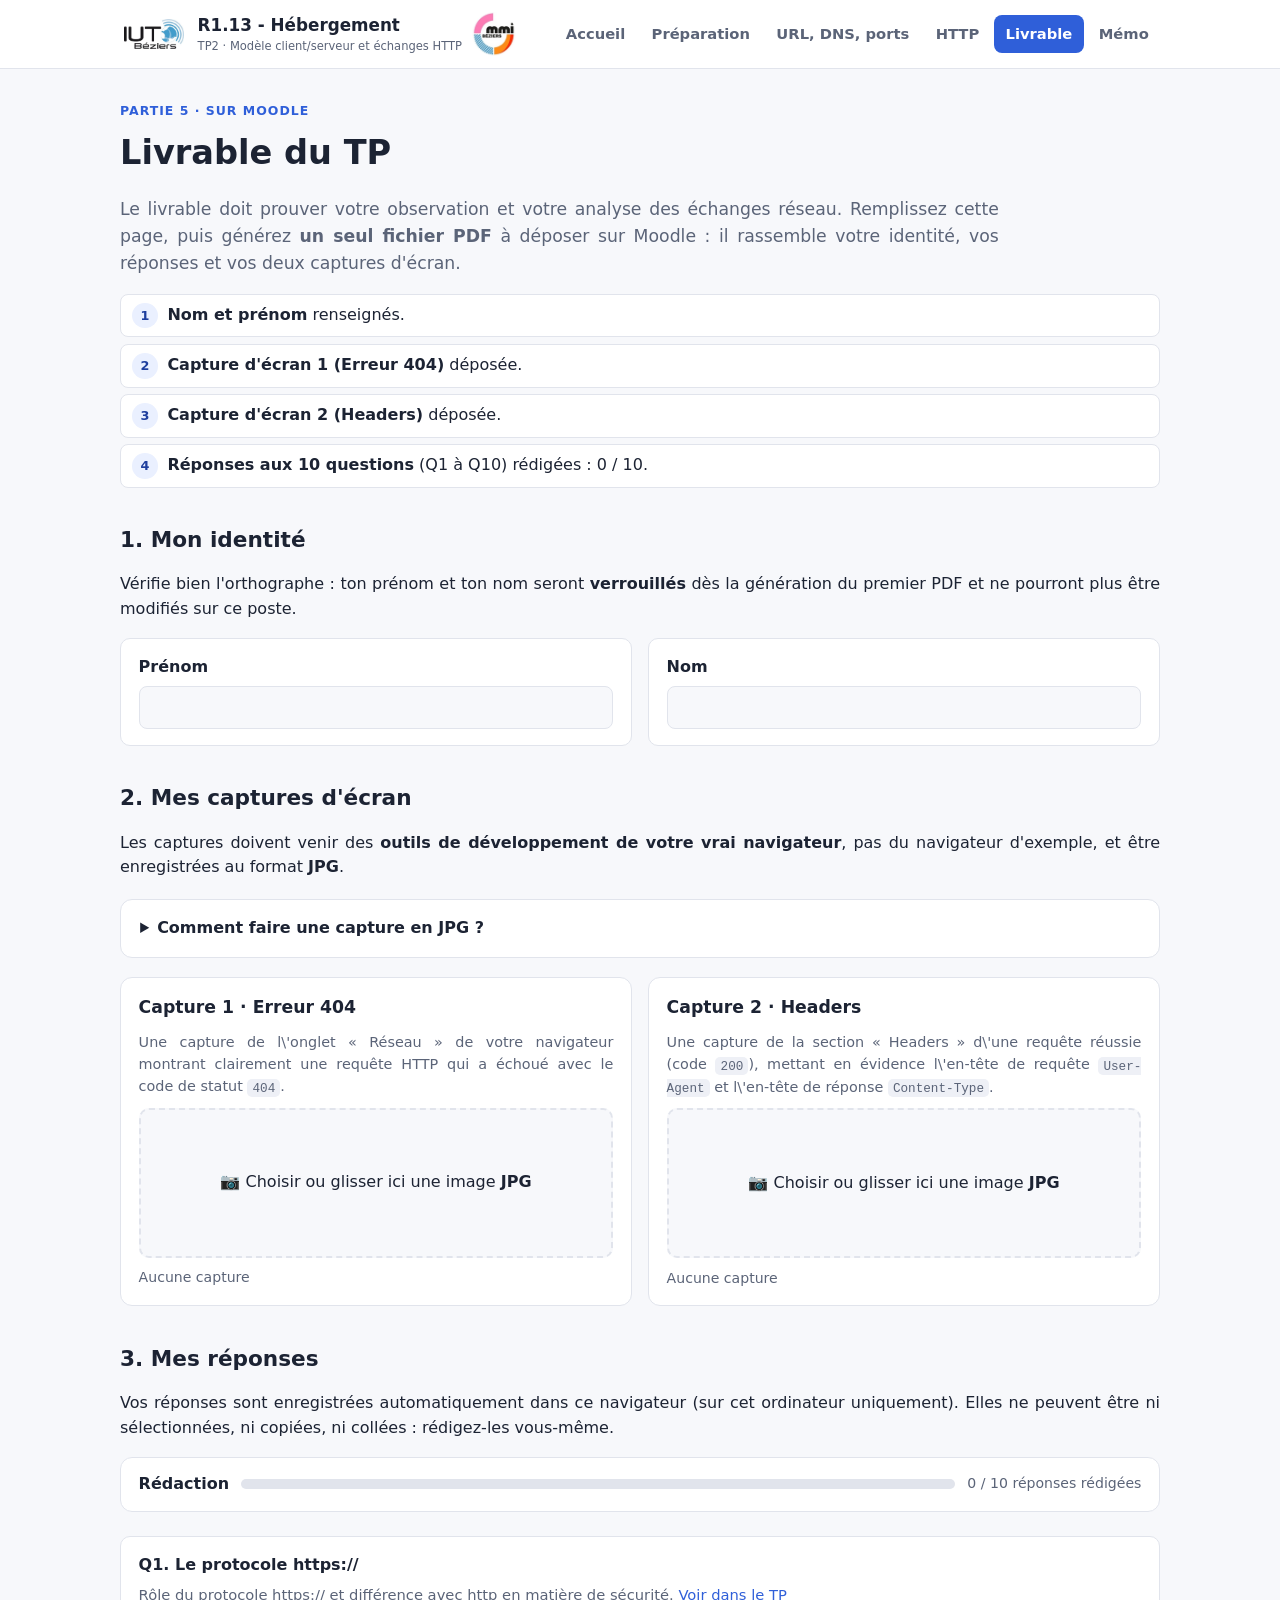
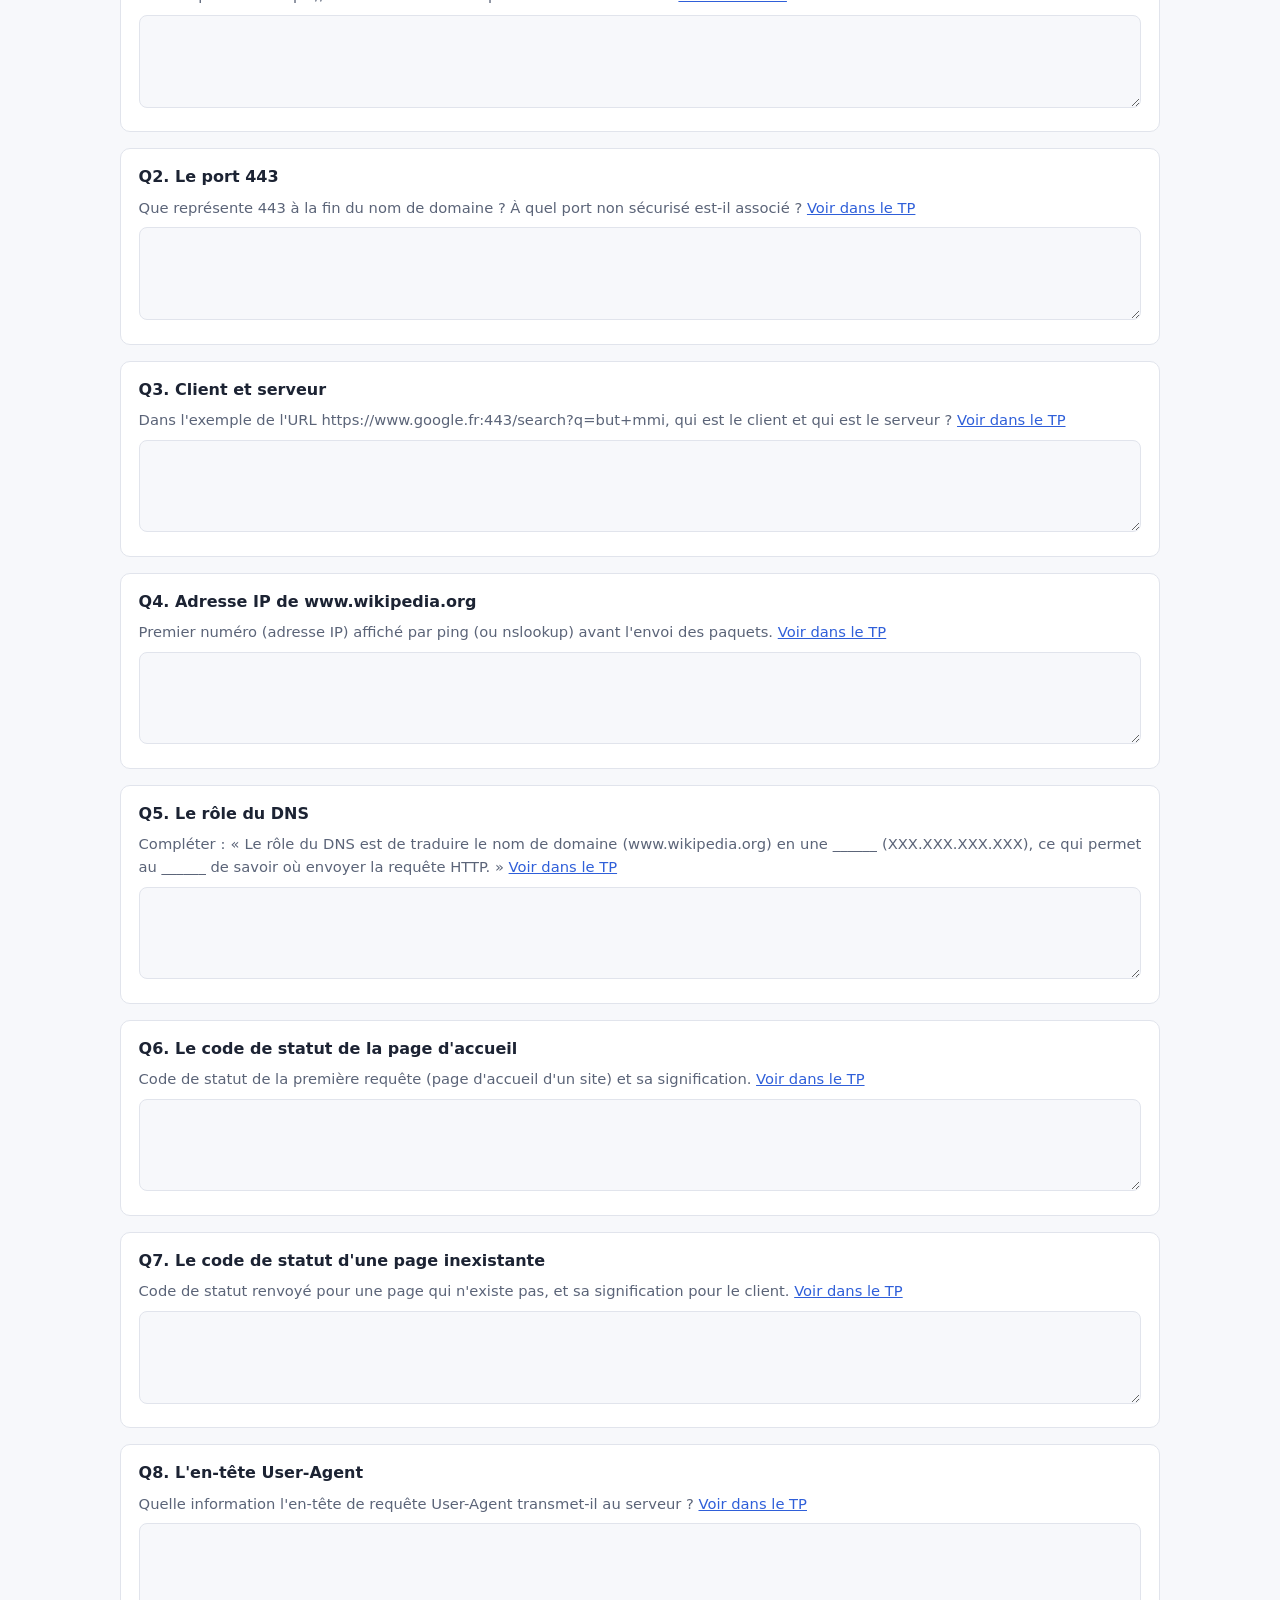
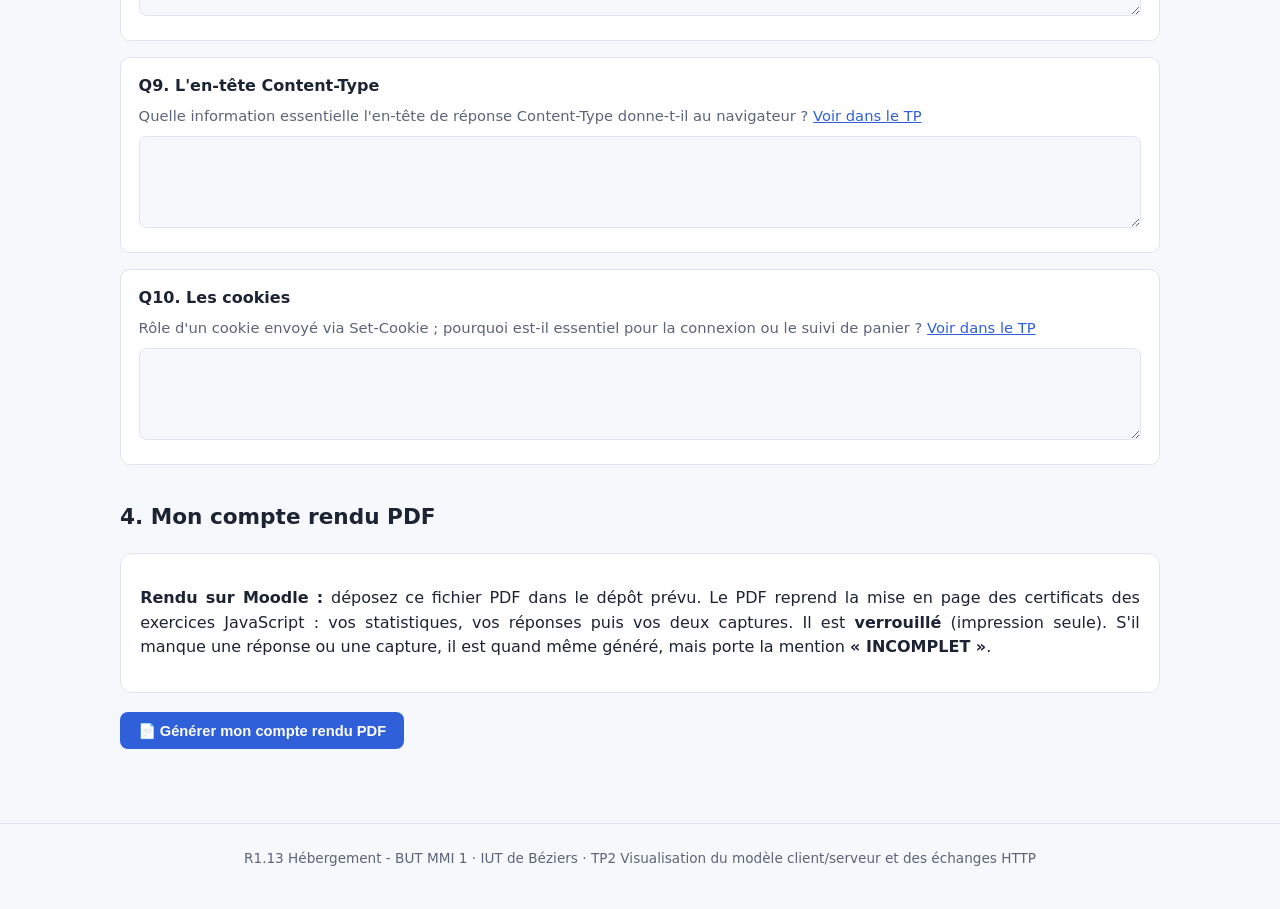
==== livrable.html @ 8c0452fc "TP2 interactif R1.13 : modèle client/serveur et échanges HTTP Reprend le sujet « TP Visualisation du" ====
<!doctype html>
<html lang="fr">
  <head>
    <meta charset="UTF-8" />
    <meta name="viewport" content="width=device-width, initial-scale=1.0" />
    <title>Livrable - R1.13 TP2</title>
    <link
      rel="icon"
      href="data:image/svg+xml,%3Csvg xmlns=%27http://www.w3.org/2000/svg%27 viewBox=%270 0 100 100%27%3E%3Crect x=%276%27 y=%2730%27 width=%2734%27 height=%2740%27 rx=%276%27 fill=%27%232f5fd9%27/%3E%3Crect x=%2760%27 y=%2718%27 width=%2734%27 height=%2764%27 rx=%276%27 fill=%27%231c2333%27/%3E%3Cpath d=%27M42 42 H58 M52 36 L58 42 L52 48 M58 58 H42 M48 52 L42 58 L48 64%27 stroke=%27%23b5560f%27 stroke-width=%275%27 fill=%27none%27 stroke-linecap=%27round%27/%3E%3C/svg%3E"
    />
    <link rel="stylesheet" href="css/style.css" />
  </head>
  <body data-page="livrable">
    <a class="skip-link" href="#contenu">Aller au contenu</a>

    <header class="site-header">
      <nav class="nav-wrap">
        <a class="brand" href="index.html"
          ><img src="img/logo_iut.jpg" alt="" />
          <span
            >R1.13 - Hébergement
            <small>TP2 · Modèle client/serveur et échanges HTTP</small></span
          ><img src="img/logo_mmi.jpg" alt="" />
        </a>
        <div class="site-nav">
          <a href="index.html" data-nav="index">Accueil</a>
          <a href="preparation.html" data-nav="preparation">Préparation</a>
          <a href="partie1.html" data-nav="partie1">URL, DNS, ports</a>
          <a href="partie2.html" data-nav="partie2">HTTP</a>
          <a href="livrable.html" data-nav="livrable">Livrable</a>
          <a href="memo.html" data-nav="memo">Mémo</a>
        </div>
      </nav>
    </header>

    <main id="contenu">
      <p class="eyebrow">Partie 5 · Sur Moodle</p>
      <h1>Livrable du TP</h1>
      <p class="lede">
        Le livrable doit prouver votre observation et votre analyse des
        échanges réseau. Remplissez cette page,
        puis générez <strong>un seul fichier PDF</strong> à déposer sur
        Moodle : il rassemble votre identité, vos réponses et vos deux
        captures d'écran.
      </p>

      <ol class="actions" id="etat-livrable">
        <li data-etat="identite"><span><strong>Nom et prénom</strong> renseignés.</span></li>
        <li data-etat="capture1"><span><strong>Capture d'écran 1 (Erreur 404)</strong> déposée.</span></li>
        <li data-etat="capture2"><span><strong>Capture d'écran 2 (Headers)</strong> déposée.</span></li>
        <li data-etat="reponses"><span><strong>Réponses aux 10 questions</strong> (Q1 à Q10) rédigées : <span id="reponses-compteur"></span>.</span></li>
      </ol>

      <h2>1. Mon identité</h2>
      <p>
        Vérifie bien l'orthographe : ton prénom et ton nom seront
        <strong>verrouillés</strong> dès la génération du premier PDF et ne
        pourront plus être modifiés sur ce poste.
      </p>
      <div class="grid cols-2 identite">
        <div class="reponse">
          <label for="prenom">Prénom</label>
          <input id="prenom" type="text" autocomplete="given-name" />
        </div>
        <div class="reponse">
          <label for="nom">Nom</label>
          <input id="nom" type="text" autocomplete="family-name" />
        </div>
      </div>
      <p class="identite-verrou" id="identite-verrou" hidden></p>

      <h2>2. Mes captures d'écran</h2>
      <p>
        Les captures doivent venir des <strong>outils de développement de
        votre vrai navigateur</strong>, pas du navigateur d'exemple, et être
        enregistrées au format <strong>JPG</strong>.
      </p>
      <details class="callout">
        <summary><strong>Comment faire une capture en JPG ?</strong></summary>
        <ul>
          <li>
            <strong>Windows</strong> : <kbd>Windows</kbd> + <kbd>Maj</kbd> +
            <kbd>S</kbd>, sélectionner la zone du navigateur, cliquer sur la
            notification puis sur l'icône d'enregistrement, et choisir le type
            <em>JPG</em>.
          </li>
          <li>
            <strong>macOS</strong> : <kbd>⌘</kbd> + <kbd>Maj</kbd> +
            <kbd>4</kbd>, puis <kbd>Espace</kbd> et cliquer sur la fenêtre du
            navigateur. Le Mac enregistre en PNG : ouvrir l'image dans Aperçu,
            puis <em>Fichier &gt; Exporter…</em> au format <em>JPEG</em>.
          </li>
        </ul>
        <p>
          Le code de statut et les en-têtes demandés doivent être lisibles :
          agrandissez le panneau des outils de développement si besoin.
        </p>
      </details>
      <div class="grid cols-2">
        <div class="capture" data-capture="capture1">
          <h3>Capture 1 · Erreur 404</h3>
          <p class="rappel">Une capture de l\'onglet « Réseau » de votre navigateur montrant clairement une requête HTTP qui a échoué avec le code de statut <code>404</code>.</p>
          <label class="depot">
            <input type="file" accept=".jpg,.jpeg,image/jpeg" />
            <span class="depot-texte">📷 Choisir ou glisser ici une image <strong>JPG</strong></span>
            <img class="depot-apercu" alt="Aperçu de la capture 1" hidden />
          </label>
          <div class="capture-pied">
            <span class="capture-etat" aria-live="polite">Aucune capture</span>
            <button type="button" class="popup-btn" data-retirer hidden>Retirer</button>
          </div>
        </div>
        <div class="capture" data-capture="capture2">
          <h3>Capture 2 · Headers</h3>
          <p class="rappel">Une capture de la section « Headers » d\'une requête réussie (code <code>200</code>), mettant en évidence l\'en-tête de requête <code>User-Agent</code> et l\'en-tête de réponse <code>Content-Type</code>.</p>
          <label class="depot">
            <input type="file" accept=".jpg,.jpeg,image/jpeg" />
            <span class="depot-texte">📷 Choisir ou glisser ici une image <strong>JPG</strong></span>
            <img class="depot-apercu" alt="Aperçu de la capture 2" hidden />
          </label>
          <div class="capture-pied">
            <span class="capture-etat" aria-live="polite">Aucune capture</span>
            <button type="button" class="popup-btn" data-retirer hidden>Retirer</button>
          </div>
        </div>
      </div>

      <h2>3. Mes réponses</h2>
      <p>
        Vos réponses sont enregistrées automatiquement dans ce navigateur (sur
        cet ordinateur uniquement). Elles ne peuvent être ni sélectionnées, ni
        copiées, ni collées : rédigez-les vous-même.
      </p>
      <div class="scenario-toolbar">
        <strong>Rédaction</strong>
        <div class="progress"><span data-progress></span></div>
        <span class="progress-text" id="reponses-progression"></span>
      </div>
        <div class="reponse" id="bloc-q1" data-partie="0">
          <label for="q1">Q1. Le protocole https://</label>
          <p class="rappel">Rôle du protocole https:// et différence avec http en matière de sécurité. <a href="partie1.html">Voir dans le TP</a></p>
          <textarea id="q1" rows="3"></textarea>
        </div>
        <div class="reponse" id="bloc-q2" data-partie="0">
          <label for="q2">Q2. Le port 443</label>
          <p class="rappel">Que représente 443 à la fin du nom de domaine ? À quel port non sécurisé est-il associé ? <a href="partie1.html">Voir dans le TP</a></p>
          <textarea id="q2" rows="3"></textarea>
        </div>
        <div class="reponse" id="bloc-q3" data-partie="0">
          <label for="q3">Q3. Client et serveur</label>
          <p class="rappel">Dans l'exemple de l'URL https://www.google.fr:443/search?q=but+mmi, qui est le client et qui est le serveur ? <a href="partie1.html">Voir dans le TP</a></p>
          <textarea id="q3" rows="3"></textarea>
        </div>
        <div class="reponse" id="bloc-q4" data-partie="0">
          <label for="q4">Q4. Adresse IP de www.wikipedia.org</label>
          <p class="rappel">Premier numéro (adresse IP) affiché par ping (ou nslookup) avant l'envoi des paquets. <a href="partie1.html">Voir dans le TP</a></p>
          <textarea id="q4" rows="3"></textarea>
        </div>
        <div class="reponse" id="bloc-q5" data-partie="0">
          <label for="q5">Q5. Le rôle du DNS</label>
          <p class="rappel">Compléter : « Le rôle du DNS est de traduire le nom de domaine (www.wikipedia.org) en une ______ (XXX.XXX.XXX.XXX), ce qui permet au ______ de savoir où envoyer la requête HTTP. » <a href="partie1.html">Voir dans le TP</a></p>
          <textarea id="q5" rows="3"></textarea>
        </div>
        <div class="reponse" id="bloc-q6" data-partie="1">
          <label for="q6">Q6. Le code de statut de la page d'accueil</label>
          <p class="rappel">Code de statut de la première requête (page d'accueil d'un site) et sa signification. <a href="partie2.html">Voir dans le TP</a></p>
          <textarea id="q6" rows="3"></textarea>
        </div>
        <div class="reponse" id="bloc-q7" data-partie="1">
          <label for="q7">Q7. Le code de statut d'une page inexistante</label>
          <p class="rappel">Code de statut renvoyé pour une page qui n'existe pas, et sa signification pour le client. <a href="partie2.html">Voir dans le TP</a></p>
          <textarea id="q7" rows="3"></textarea>
        </div>
        <div class="reponse" id="bloc-q8" data-partie="1">
          <label for="q8">Q8. L'en-tête User-Agent</label>
          <p class="rappel">Quelle information l'en-tête de requête User-Agent transmet-il au serveur ? <a href="partie2.html">Voir dans le TP</a></p>
          <textarea id="q8" rows="3"></textarea>
        </div>
        <div class="reponse" id="bloc-q9" data-partie="1">
          <label for="q9">Q9. L'en-tête Content-Type</label>
          <p class="rappel">Quelle information essentielle l'en-tête de réponse Content-Type donne-t-il au navigateur ? <a href="partie2.html">Voir dans le TP</a></p>
          <textarea id="q9" rows="3"></textarea>
        </div>
        <div class="reponse" id="bloc-q10" data-partie="1">
          <label for="q10">Q10. Les cookies</label>
          <p class="rappel">Rôle d'un cookie envoyé via Set-Cookie ; pourquoi est-il essentiel pour la connexion ou le suivi de panier ? <a href="partie2.html">Voir dans le TP</a></p>
          <textarea id="q10" rows="3"></textarea>
        </div>

      <h2>4. Mon compte rendu PDF</h2>
      <div class="callout">
        <p>
          <strong>Rendu sur Moodle :</strong> déposez ce fichier PDF dans le
          dépôt prévu. Le PDF reprend la mise en page des certificats des exercices
          JavaScript : vos statistiques, vos réponses puis vos deux captures.
          Il est <strong>verrouillé</strong> (impression seule). S'il manque
          une réponse ou une capture, il est quand même généré, mais porte la
          mention <strong>« INCOMPLET »</strong>.
        </p>
      </div>
      <div class="barre-actions">
        <button type="button" class="btn" id="generer-pdf">📄 Générer mon compte rendu PDF</button>
      </div>
      <p id="pdf-info" aria-live="polite" class="feedback"></p>
    </main>

    <footer class="site-footer">
      R1.13 Hébergement - BUT MMI 1 · IUT de Béziers · TP2 Visualisation du
      modèle client/serveur et des échanges HTTP
    </footer>

    <script src="js/main.js"></script>
    <script src="js/vendor/jspdf.umd.min.js"></script>
    <script src="js/certificat-logos.js"></script>
    <script src="js/compte-rendu.js"></script>
    <script src="js/livrable.js"></script>
  </body>
</html>
---- css/style.css ----
/* ============================================================
   R1.13 - TP2 Modèle client/serveur et échanges HTTP
   Feuille de style partagée par toutes les pages
   ============================================================ */

:root {
  --bg: #f7f8fb;
  --bg-alt: #ffffff;
  --text: #1c2333;
  --text-muted: #5b6478;
  --border: #e1e4ec;
  --primary: #2f5fd9;
  --primary-dark: #1f3f9e;
  --primary-bg: #eaf0ff;
  --accent-a: #2f7fd9;
  --accent-a-bg: #e7f1ff;
  --accent-b: #b5560f;
  --accent-b-bg: #fdeee0;
  --ok: #1f8a55;
  --ok-bg: #e5f6ec;
  --warn: #b8871a;
  --warn-bg: #fbf1dc;
  --danger: #c23b3b;
  --danger-bg: #fbe8e8;
  --code-bg: #eef0f6;
  --shadow: 0 1px 2px rgba(20, 25, 40, 0.04), 0 6px 20px rgba(20, 25, 40, 0.06);
  --radius: 12px;
  font-size: 16px;
}

@media (prefers-color-scheme: dark) {
  :root {
    --bg: #12141c;
    --bg-alt: #1a1d29;
    --text: #e7e9f2;
    --text-muted: #a2a8bd;
    --border: #2a2e3d;
    --primary: #6f93ef;
    --primary-dark: #a9c0f7;
    --primary-bg: #1c2740;
    --accent-a: #6fa8ef;
    --accent-a-bg: #17263d;
    --accent-b: #e0955a;
    --accent-b-bg: #3a2716;
    --ok: #55c98a;
    --ok-bg: #113524;
    --warn: #e3b955;
    --warn-bg: #3a2f10;
    --danger: #e37272;
    --danger-bg: #3a1a1a;
    --code-bg: #20232f;
    --shadow: 0 1px 2px rgba(0, 0, 0, 0.3), 0 6px 20px rgba(0, 0, 0, 0.35);
  }
}

* {
  box-sizing: border-box;
}

html,
body {
  margin: 0;
  padding: 0;
  background: var(--bg);
  color: var(--text);
  font-family:
    "Segoe UI",
    system-ui,
    -apple-system,
    Roboto,
    Helvetica,
    Arial,
    sans-serif;
  line-height: 1.55;
}

a {
  color: var(--primary);
}
a:hover {
  color: var(--primary-dark);
}

img,
svg {
  max-width: 100%;
}

.skip-link {
  position: absolute;
  left: -999px;
  top: 0;
  background: var(--primary);
  color: #fff;
  padding: 0.5em 1em;
  z-index: 100;
}
.skip-link:focus {
  left: 0.5em;
  top: 0.5em;
}

/* ---------- Layout ---------- */

.site-header {
  position: sticky;
  top: 0;
  z-index: 20;
  background: var(--bg-alt);
  border-bottom: 1px solid var(--border);
}

.nav-wrap {
  max-width: 1080px;
  margin: 0 auto;
  padding: 0.75rem 1.25rem;
  display: flex;
  align-items: center;
  gap: 1.5rem;
  flex-wrap: wrap;
}

.brand {
  font-weight: 700;
  font-size: 1.05rem;
  color: var(--text);
  text-decoration: none;
  white-space: nowrap;
}
.brand small {
  display: block;
  font-weight: 400;
  font-size: 0.72rem;
  color: var(--text-muted);
}

.site-nav {
  display: flex;
  flex-wrap: wrap;
  gap: 0.25rem;
  margin-left: auto;
}

.site-nav a {
  text-decoration: none;
  color: var(--text-muted);
  padding: 0.45rem 0.7rem;
  border-radius: 8px;
  font-size: 0.92rem;
  font-weight: 600;
}
.site-nav a:hover {
  background: var(--primary-bg);
  color: var(--primary-dark);
}
.site-nav a.active {
  background: var(--primary);
  color: #fff;
}

main {
  max-width: 1080px;
  margin: 0 auto;
  padding: 2rem 1.25rem 4rem;
}

.site-footer {
  border-top: 1px solid var(--border);
  color: var(--text-muted);
  font-size: 0.85rem;
  text-align: center;
  padding: 1.5rem 1rem 2.5rem;
}

/* ---------- Typography blocks ---------- */

.eyebrow {
  text-transform: uppercase;
  letter-spacing: 0.08em;
  font-size: 0.78rem;
  font-weight: 700;
  color: var(--primary);
  margin: 0 0 0.4rem;
}

h1 {
  font-size: clamp(1.6rem, 3vw, 2.1rem);
  margin: 0 0 0.5rem;
}
h2 {
  font-size: 1.35rem;
  margin: 2.2rem 0 0.8rem;
}
h3 {
  font-size: 1.08rem;
  margin: 1.4rem 0 0.5rem;
}

.lede {
  font-size: 1.08rem;
  color: var(--text-muted);
  max-width: 80ch;
}

/* Texte courant justifie. Les paragraphes n'ayant pas tous la meme longueur
   de ligne, le bord droit en dents de scie donnait l'impression d'un texte
   coupe au hasard. La cesure automatique (<html lang="fr">) evite les
   espaces beantes que la justification produit sinon en francais. */
main p,
main .scenario-body li {
  text-align: justify;
  hyphens: auto;
}

/* Sous cette largeur, les lignes sont trop courtes : justifier y creuserait
   des rivieres blanches au milieu du texte. */
@media (max-width: 700px) {
  main p,
  main .scenario-body li {
    text-align: left;
    hyphens: manual;
  }
}

.pill {
  display: inline-block;
  padding: 0.2rem 0.65rem;
  border-radius: 999px;
  font-size: 0.78rem;
  font-weight: 700;
  background: var(--primary-bg);
  color: var(--primary-dark);
}

code,
pre,
kbd {
  font-family: ui-monospace, SFMono-Regular, Menlo, Consolas, monospace;
  font-size: 0.88em;
}
code {
  background: var(--code-bg);
  padding: 0.12em 0.4em;
  border-radius: 5px;
}
pre {
  background: var(--code-bg);
  padding: 0.9rem 1rem;
  border-radius: var(--radius);
  overflow-x: auto;
}
pre code {
  background: none;
  padding: 0;
}
kbd {
  background: var(--bg-alt);
  border: 1px solid var(--border);
  border-bottom-width: 2px;
  border-radius: 5px;
  padding: 0.05em 0.45em;
}

/* ---------- Cards / grid ---------- */

.card {
  background: var(--bg-alt);
  border: 1px solid var(--border);
  border-radius: var(--radius);
  box-shadow: var(--shadow);
  padding: 1.25rem 1.4rem;
}

.grid {
  display: grid;
  gap: 1rem;
}
.grid.cols-2 {
  grid-template-columns: repeat(auto-fit, minmax(260px, 1fr));
}
.grid.cols-3 {
  grid-template-columns: repeat(auto-fit, minmax(200px, 1fr));
}

.timeline {
  list-style: none;
  margin: 0;
  padding: 0;
  display: grid;
  gap: 0.6rem;
}
.timeline li {
  padding: 0.65rem 0.9rem;
  background: var(--bg-alt);
  border: 1px solid var(--border);
  border-radius: 10px;
}

/* ---------- Scenario cards ---------- */

.scenario-toolbar {
  display: flex;
  flex-wrap: wrap;
  gap: 0.75rem;
  align-items: center;
  margin-bottom: 1.5rem;
  padding: 0.9rem 1.1rem;
  background: var(--bg-alt);
  border: 1px solid var(--border);
  border-radius: var(--radius);
  position: sticky;
  top: 3.6rem;
  z-index: 10;
}

.progress-text {
  color: var(--text-muted);
  font-size: 0.88rem;
  margin-left: auto;
}

.scenario {
  margin-bottom: 1.4rem;
  border-radius: var(--radius);
  overflow: hidden;
}

.scenario-head {
  display: flex;
  align-items: center;
  gap: 0.9rem;
  padding: 1.1rem 1.3rem;
  cursor: pointer;
  background: var(--bg-alt);
  border: 1px solid var(--border);
  border-radius: var(--radius);
}
.scenario-head:hover {
  border-color: var(--primary);
}
.scenario.open .scenario-head {
  border-bottom-left-radius: 0;
  border-bottom-right-radius: 0;
}

.scenario-check {
  width: 1.15rem;
  height: 1.15rem;
  accent-color: var(--ok);
  flex: none;
}

.scenario-num {
  flex: none;
  width: 2.1rem;
  height: 2.1rem;
  border-radius: 50%;
  background: var(--primary-bg);
  color: var(--primary-dark);
  display: flex;
  align-items: center;
  justify-content: center;
  font-weight: 700;
}
.scenario.done .scenario-num {
  background: var(--ok-bg);
  color: var(--ok);
}

.scenario-head h3 {
  margin: 0;
  font-size: 1.05rem;
  flex: 1;
}
.scenario-meta {
  font-size: 0.82rem;
  color: var(--text-muted);
  white-space: nowrap;
}
.scenario-caret {
  transition: transform 0.15s ease;
  color: var(--text-muted);
}
.scenario.open .scenario-caret {
  transform: rotate(90deg);
}

.scenario-body {
  display: none;
  border: 1px solid var(--border);
  border-top: none;
  border-bottom-left-radius: var(--radius);
  border-bottom-right-radius: var(--radius);
  padding: 1.3rem;
  background: var(--bg);
}
.scenario.open .scenario-body {
  display: block;
}

.info-block {
  margin-top: 1rem;
}
.info-block h4 {
  margin: 0 0 0.4rem;
  font-size: 0.88rem;
  text-transform: uppercase;
  letter-spacing: 0.04em;
  color: var(--text-muted);
}
.info-block ul {
  margin: 0;
  padding-left: 1.2rem;
}
.info-block li {
  margin-bottom: 0.35rem;
}

.pieges-block {
  background: var(--warn-bg);
  border: 1px solid color-mix(in srgb, var(--warn) 35%, var(--border));
  border-radius: 10px;
  padding: 0.9rem 1.1rem;
}
.pieges-block h4 {
  color: var(--warn);
}
.interdit-block {
  background: var(--danger-bg);
  border: 1px solid color-mix(in srgb, var(--danger) 35%, var(--border));
  border-radius: 10px;
  padding: 0.9rem 1.1rem;
  margin-bottom: 1.1rem;
}
.interdit-block h4 {
  color: var(--danger);
}
.verif-block {
  background: var(--ok-bg);
  border: 1px solid color-mix(in srgb, var(--ok) 35%, var(--border));
  border-radius: 10px;
  padding: 0.9rem 1.1rem;
}
.verif-block h4 {
  color: var(--ok);
}

.commandes-block code {
  display: inline-block;
  margin: 0.15rem 0.3rem 0.15rem 0;
}

/* ---------- Captures d'écran des étapes ---------- */

.etape-figure {
  margin: 0.5rem 0 0.9rem;
}
.etape-figure img {
  display: block;
  max-width: 100%;
  height: auto;
  border: 1px solid var(--border);
  border-radius: 8px;
  background: var(--bg-alt);
}

/* ---------- Bouton d'aide + fenêtre modale ---------- */

.popup-btn {
  border: 1px solid var(--primary);
  background: var(--primary-bg);
  color: var(--primary-dark);
  border-radius: 999px;
  padding: 0.1rem 0.7rem;
  font: inherit;
  font-size: 0.82rem;
  font-weight: 600;
  cursor: pointer;
  white-space: nowrap;
}
.popup-btn:hover {
  background: var(--primary);
  color: #fff;
}

/* Lien externe posé dans une étape (formulaire d'inscription, dépôt...).
   Même gabarit que le bouton de pop-up, mais plein, pour qu'on comprenne
   qu'il fait quitter la page. */
.etape-lien {
  display: inline-block;
  border: 1px solid var(--primary);
  background: var(--primary);
  color: #fff;
  border-radius: 999px;
  padding: 0.1rem 0.7rem;
  font-size: 0.82rem;
  font-weight: 600;
  text-decoration: none;
}
.etape-lien:hover {
  background: var(--primary-dark);
  border-color: var(--primary-dark);
  color: #fff;
}
.etape-lien::after {
  content: ' \2197';
  font-weight: 400;
}

.modal-overlay {
  position: fixed;
  inset: 0;
  z-index: 50;
  display: flex;
  align-items: center;
  justify-content: center;
  padding: 1.5rem;
  background: rgba(12, 15, 25, 0.55);
}
.modal-overlay[hidden] {
  display: none;
}
.modal {
  position: relative;
  width: min(680px, 100%);
  max-height: 85vh;
  overflow-y: auto;
  padding: 1.6rem 1.8rem;
  background: var(--bg-alt);
  border: 1px solid var(--border);
  border-radius: var(--radius);
  box-shadow: var(--shadow);
}
.modal h3 {
  margin: 0 0 0.8rem;
  padding-right: 2rem;
}
.modal h4 {
  margin: 1.2rem 0 0.4rem;
}
.modal ul {
  padding-left: 1.2rem;
}
.modal li {
  margin-bottom: 0.4rem;
}
.modal-close {
  position: absolute;
  top: 0.7rem;
  right: 0.9rem;
  border: 0;
  background: none;
  color: var(--text-muted);
  font-size: 1.6rem;
  line-height: 1;
  cursor: pointer;
}
.modal-close:hover {
  color: var(--text);
}

.popup-table {
  width: 100%;
  margin: 0.8rem 0;
  border-collapse: collapse;
  font-size: 0.9rem;
}
.popup-table th,
.popup-table td {
  border: 1px solid var(--border);
  padding: 0.5rem 0.7rem;
  text-align: left;
  vertical-align: top;
  font-size: inherit;
  text-transform: none;
  letter-spacing: normal;
}
.popup-table thead th {
  background: var(--primary-bg);
  color: var(--primary-dark);
}
.popup-table tbody th {
  background: var(--bg);
  color: var(--text);
  font-weight: 600;
}

/* ---------- Tables (memo) ---------- */

table {
  width: 100%;
  border-collapse: collapse;
  margin: 1rem 0;
}
th,
td {
  text-align: left;
  padding: 0.55rem 0.7rem;
  border-bottom: 1px solid var(--border);
  vertical-align: top;
}
th {
  color: var(--text-muted);
  font-size: 0.82rem;
  text-transform: uppercase;
  letter-spacing: 0.03em;
}

/* ---------- Misc ---------- */

.callout {
  border-radius: var(--radius);
  padding: 1rem 1.2rem;
  border: 1px solid var(--border);
  background: var(--bg-alt);
  margin: 1.2rem 0;
}
.callout.warn {
  background: var(--warn-bg);
  border-color: color-mix(in srgb, var(--warn) 35%, var(--border));
}
.callout.ok {
  background: var(--ok-bg);
  border-color: color-mix(in srgb, var(--ok) 35%, var(--border));
}
.callout.danger {
  background: var(--danger-bg);
  border-color: color-mix(in srgb, var(--danger) 35%, var(--border));
}
.callout h3,
.callout h4 {
  margin-top: 0;
}

.btn {
  display: inline-block;
  background: var(--primary);
  color: #fff;
  text-decoration: none;
  padding: 0.6rem 1.1rem;
  border-radius: 8px;
  font-weight: 700;
  font-size: 0.92rem;
  border: none;
  cursor: pointer;
}
.btn:hover {
  background: var(--primary-dark);
  color: #fff;
}
.btn.secondary {
  background: var(--bg-alt);
  color: var(--text);
  border: 1px solid var(--border);
}

/* L'image porte deja son propre fond : un cadre autour ferait doublon. */
.diagram {
  margin: 1.5rem 0;
}

/* 'display: grid' l'emporterait sinon sur le 'display: none' que le
   navigateur associe a l'attribut hidden. */
.grid[hidden] {
  display: none;
}
.diagram img {
  display: block;
  width: 100%;
  max-width: 720px;
  height: auto;
  margin: 0 auto;
  border: 1px solid var(--border);
  border-radius: var(--radius);
}

footer a {
  color: inherit;
}

/* ============================================================
   Ajouts propres au TP web-mmi2
   ============================================================ */

.brand {
  display: flex;
  align-items: center;
  gap: 0.6rem;
}
.brand img {
  height: 34px;
  width: auto;
  border-radius: 6px;
  background: #fff;
  padding: 2px 4px;
}
/* Le logo MMI est carre : a hauteur egale il paraitrait plus petit que
   celui de l'IUT, tout en largeur. */
.brand img[src$='logo_mmi.jpg'] {
  height: 44px;
  padding: 0;
  border-radius: 50%;
}
@media (max-width: 480px) {
  .brand {
    white-space: normal;
    gap: 0.45rem;
  }
  .brand img {
    height: 28px;
  }
  .brand img[src$='logo_mmi.jpg'] {
    height: 36px;
  }
}

/* ---------- Barre de progression globale ---------- */

.progress {
  height: 10px;
  border-radius: 999px;
  background: var(--border);
  overflow: hidden;
  flex: 1;
  min-width: 120px;
}
.progress > span {
  display: block;
  height: 100%;
  width: 0;
  background: linear-gradient(90deg, var(--primary), var(--ok));
  transition: width 0.4s ease;
}

/* ---------- Questions a reponse verifiee ---------- */

.question {
  margin: 1.1rem 0;
  padding: 1rem 1.1rem;
  background: var(--bg-alt);
  border: 1px solid var(--border);
  border-left: 4px solid var(--primary);
  border-radius: 10px;
}
.question > .q-titre {
  margin: 0 0 0.5rem;
  font-weight: 700;
  color: var(--primary-dark);
}
.question form {
  display: flex;
  flex-wrap: wrap;
  gap: 0.5rem;
  align-items: center;
}
.question input[type='text'] {
  font: inherit;
  padding: 0.4rem 0.7rem;
  border: 1px solid var(--border);
  border-radius: 8px;
  background: var(--bg);
  color: var(--text);
  flex: 1;
  min-width: 14rem;
}
.feedback {
  margin: 0.6rem 0 0;
  font-size: 0.92rem;
  font-weight: 600;
}
.feedback.ok {
  color: var(--ok);
}
.feedback.ko {
  color: var(--danger);
}
.question.reussie {
  border-left-color: var(--ok);
}

details.indice {
  margin-top: 0.6rem;
  font-size: 0.92rem;
}
details.indice summary {
  cursor: pointer;
  color: var(--warn);
  font-weight: 600;
}

/* ---------- Cartes a retourner ---------- */

.flip-grid {
  display: grid;
  grid-template-columns: repeat(auto-fit, minmax(190px, 1fr));
  gap: 0.8rem;
  margin: 1rem 0;
}
.flip {
  display: block;
  width: 100%;
  perspective: 900px;
  border: 0;
  padding: 0;
  background: none;
  font: inherit;
  color: inherit;
  cursor: pointer;
  text-align: left;
}
/* Les deux faces sont empilees dans la meme cellule de grille : la carte
   prend la hauteur de la face la plus longue, sans hauteur fixe qui
   couperait un texte long. Les <span> (seuls autorises dans un <button>)
   doivent etre passes en bloc, sinon ils n'ont ni largeur ni hauteur. */
.flip-inner {
  display: grid;
  height: 100%;
  min-height: 150px;
  transition: transform 0.5s ease;
  transform-style: preserve-3d;
}
.flip.retournee .flip-inner {
  transform: rotateY(180deg);
}
.flip-face {
  grid-area: 1 / 1;
  padding: 1rem;
  border-radius: 10px;
  border: 1px solid var(--border);
  background: var(--bg-alt);
  box-shadow: var(--shadow);
  backface-visibility: hidden;
  -webkit-backface-visibility: hidden;
  display: flex;
  flex-direction: column;
  justify-content: center;
  gap: 0.3rem;
  line-height: 1.45;
}
.flip:hover .flip-face,
.flip:focus-visible .flip-face {
  border-color: var(--primary);
}
.flip-face:not(.flip-back)::after {
  content: 'Cliquer pour retourner \21BB';
  margin-top: 0.4rem;
  font-size: 0.75rem;
  color: var(--primary);
}
.flip-face:not(.flip-back) strong {
  font-size: 1.05rem;
}
.flip-face small {
  color: var(--text-muted);
}
.flip-back {
  transform: rotateY(180deg);
  background: var(--primary-bg);
  font-size: 0.9rem;
  /* Texte courant avec du <code> et du gras : en flex, chaque morceau
     deviendrait un bloc a part et passerait a la ligne. */
  display: block;
  align-content: center;
}

/* ---------- Etapes (accordeons) ---------- */

.etape-body > *:first-child {
  margin-top: 0;
}

.mission-list {
  list-style: none;
  padding: 0;
  margin: 0.5rem 0 0;
  display: grid;
  gap: 0.35rem;
}
.mission-list li {
  display: flex;
  gap: 0.5rem;
  align-items: baseline;
}
.mission-list li::before {
  content: '\25CB';
  color: var(--text-muted);
}
.mission-list li.faite {
  color: var(--ok);
}
.mission-list li.faite::before {
  content: '\2714';
  color: var(--ok);
}

/* ---------- QCM ---------- */

.qcm fieldset {
  border: 1px solid var(--border);
  border-radius: 10px;
  background: var(--bg-alt);
  margin: 0 0 0.9rem;
  padding: 0.9rem 1.1rem;
}
.qcm legend {
  font-weight: 700;
  padding: 0 0.4rem;
}
.qcm label {
  display: block;
  padding: 0.3rem 0.4rem;
  border-radius: 6px;
  cursor: pointer;
}
.qcm label:hover {
  background: var(--bg);
}
.qcm label.bonne {
  background: var(--ok-bg);
  color: var(--ok);
  font-weight: 600;
}
.qcm label.mauvaise {
  background: var(--danger-bg);
  color: var(--danger);
}
.qcm .explication {
  margin: 0.5rem 0 0;
  font-size: 0.9rem;
  color: var(--text-muted);
}
.score {
  font-size: 1.15rem;
  font-weight: 700;
}

/* ---------- Checklist d'objectifs ---------- */

.objectifs-check {
  list-style: none;
  padding: 0;
  display: grid;
  gap: 0.5rem;
}
.objectifs-check label {
  display: flex;
  gap: 0.7rem;
  align-items: flex-start;
  padding: 0.7rem 0.9rem;
  background: var(--bg-alt);
  border: 1px solid var(--border);
  border-radius: 10px;
  cursor: pointer;
}
.objectifs-check input {
  width: 1.15rem;
  height: 1.15rem;
  accent-color: var(--ok);
  margin-top: 0.2rem;
  flex: none;
}
.objectifs-check input:checked + span {
  color: var(--ok);
}

.bravo {
  text-align: center;
  font-size: 1.1rem;
}
.bravo[hidden] {
  display: none;
}

details.callout summary {
  cursor: pointer;
}
details.callout[open] summary {
  margin-bottom: 0.5rem;
}
a.desactive {
  opacity: 0.6;
}

/* ============================================================
   Ajouts propres au TP1 Système de fichiers
   ============================================================ */

/* ---------- Terminal simule ---------- */

.terminal {
  --t-bg: #0f1218;
  --t-fg: #d7dde8;
  background: var(--t-bg);
  color: var(--t-fg);
  border-radius: var(--radius);
  box-shadow: var(--shadow);
  overflow: hidden;
  font-family: ui-monospace, SFMono-Regular, Menlo, Consolas, monospace;
  font-size: 0.86rem;
  border: 1px solid #262b36;
}
.terminal-barre {
  display: flex;
  align-items: center;
  gap: 0.45rem;
  padding: 0.45rem 0.7rem;
  background: #1b2029;
  color: #9aa3b5;
  font-size: 0.78rem;
}
.terminal-barre .pastille {
  width: 0.7rem;
  height: 0.7rem;
  border-radius: 50%;
  background: #ff5f57;
}
.terminal-barre .pastille:nth-child(2) {
  background: #febc2e;
}
.terminal-barre .pastille:nth-child(3) {
  background: #28c840;
}
.terminal-barre .titre {
  margin-left: 0.4rem;
  flex: 1;
  overflow: hidden;
  text-overflow: ellipsis;
  white-space: nowrap;
}
.terminal-barre button {
  font: inherit;
  font-size: 0.75rem;
  color: #c9d1e0;
  background: #2a3140;
  border: 1px solid #3a4253;
  border-radius: 6px;
  padding: 0.1rem 0.55rem;
  cursor: pointer;
}
.terminal-barre button:hover {
  background: #3a4253;
}
.terminal-ecran {
  height: 340px;
  overflow-y: auto;
  padding: 0.7rem 0.8rem;
  cursor: text;
  line-height: 1.45;
}
.terminal-ecran .ligne {
  white-space: pre-wrap;
  word-break: break-all;
  min-height: 1.2em;
}
.terminal .t-prompt-user {
  color: #6ee7a8;
}
.terminal .t-prompt-path {
  color: #7cb7ff;
}
.terminal .t-dir {
  color: #7cb7ff;
  font-weight: 700;
}
.terminal .t-err {
  color: #ff8f8f;
}
.terminal .t-aide {
  color: #f5c96b;
}
.terminal .t-ok {
  color: #6ee7a8;
}
.terminal .t-dim {
  color: #8790a3;
}
.terminal-saisie {
  display: flex;
  align-items: baseline;
  gap: 0.5ch;
}
.terminal-saisie input {
  flex: 1;
  min-width: 4ch;
  background: transparent;
  border: 0;
  outline: 0;
  color: var(--t-fg);
  font: inherit;
  caret-color: #6ee7a8;
  padding: 0;
}
.terminal-aide {
  padding: 0.45rem 0.8rem 0.6rem;
  border-top: 1px solid #262b36;
  color: #8790a3;
  font-size: 0.75rem;
}
.terminal-aide kbd {
  background: #2a3140;
  border-color: #3a4253;
  color: #c9d1e0;
}

/* Page Manipulation : consignes a gauche, terminal colle a droite. Sur
   petit ecran, le terminal passe au-dessus des consignes. */
.atelier {
  display: grid;
  grid-template-columns: minmax(0, 1fr) minmax(0, 1fr);
  gap: 1.4rem;
  align-items: start;
}
.atelier-terminal {
  position: sticky;
  top: 4.6rem;
}
@media (max-width: 900px) {
  .atelier {
    grid-template-columns: minmax(0, 1fr);
  }
  .atelier-terminal {
    position: static;
    order: -1;
  }
  .terminal-ecran {
    height: 260px;
  }
}

/* Actions du sujet, cochees automatiquement par le terminal. */
ol.actions {
  padding-left: 0;
  list-style: none;
  counter-reset: action;
  display: grid;
  gap: 0.4rem;
}
ol.actions > li {
  counter-increment: action;
  display: flex;
  gap: 0.6rem;
  align-items: baseline;
  padding: 0.5rem 0.7rem;
  background: var(--bg-alt);
  border: 1px solid var(--border);
  border-radius: 8px;
}
ol.actions > li::before {
  content: counter(action);
  flex: none;
  width: 1.6rem;
  height: 1.6rem;
  border-radius: 50%;
  display: inline-flex;
  align-items: center;
  justify-content: center;
  font-size: 0.8rem;
  font-weight: 700;
  background: var(--primary-bg);
  color: var(--primary-dark);
}
ol.actions > li.faite {
  border-color: color-mix(in srgb, var(--ok) 45%, var(--border));
  background: var(--ok-bg);
}
ol.actions > li.faite::before {
  content: '\2714';
  background: var(--ok);
  color: #fff;
}

/* Question du sujet (Q1 a Q9), a rediger dans la page Livrable. */
.q-sujet {
  margin: 1rem 0;
  padding: 0.9rem 1.1rem;
  border-left: 4px solid var(--accent-b);
  background: var(--accent-b-bg);
  border-radius: 10px;
}
.q-sujet .q-num {
  display: inline-block;
  margin-right: 0.4rem;
  padding: 0.05rem 0.55rem;
  border-radius: 999px;
  background: var(--accent-b);
  color: #fff;
  font-weight: 700;
  font-size: 0.85rem;
}
.q-sujet p {
  margin: 0.3rem 0;
}
.q-sujet .q-lien {
  font-size: 0.85rem;
}

/* ---------- Livrable ---------- */

.reponse {
  margin: 0 0 1rem;
  padding: 1rem 1.1rem;
  background: var(--bg-alt);
  border: 1px solid var(--border);
  border-radius: 10px;
}
.reponse label {
  display: block;
  font-weight: 700;
  margin-bottom: 0.4rem;
}
.reponse .rappel {
  margin: 0 0 0.5rem;
  color: var(--text-muted);
  font-size: 0.92rem;
}
.reponse textarea {
  width: 100%;
  min-height: 4.5rem;
  font: inherit;
  padding: 0.5rem 0.7rem;
  border: 1px solid var(--border);
  border-radius: 8px;
  background: var(--bg);
  color: var(--text);
  resize: vertical;
}
.reponse.remplie {
  border-left: 4px solid var(--ok);
}
.barre-actions {
  display: flex;
  flex-wrap: wrap;
  gap: 0.6rem;
  align-items: center;
}

/* ---------- Memo : filtre et copie ---------- */

.filtre {
  font: inherit;
  width: 100%;
  max-width: 420px;
  padding: 0.55rem 0.8rem;
  border: 1px solid var(--border);
  border-radius: 999px;
  background: var(--bg-alt);
  color: var(--text);
}
.table-scroll {
  overflow-x: auto;
}
.copier {
  font: inherit;
  font-size: 0.75rem;
  border: 1px solid var(--border);
  background: var(--bg);
  color: var(--text-muted);
  border-radius: 6px;
  padding: 0.05rem 0.4rem;
  margin-left: 0.3rem;
  cursor: pointer;
  vertical-align: middle;
}
.copier:hover {
  color: var(--primary);
  border-color: var(--primary);
}
tr[hidden] {
  display: none;
}

details.callout summary {
  cursor: pointer;
}
details.callout[open] summary {
  margin-bottom: 0.5rem;
}

/* ---------- Livrable : identite et captures ---------- */

.identite .reponse {
  margin: 0;
}
.reponse input[type='text'] {
  width: 100%;
  font: inherit;
  padding: 0.5rem 0.7rem;
  border: 1px solid var(--border);
  border-radius: 8px;
  background: var(--bg);
  color: var(--text);
}
.capture {
  background: var(--bg-alt);
  border: 1px solid var(--border);
  border-radius: var(--radius);
  padding: 1rem 1.1rem;
  display: flex;
  flex-direction: column;
  gap: 0.6rem;
}
.capture h3 {
  margin: 0;
}
.capture .rappel {
  margin: 0;
  color: var(--text-muted);
  font-size: 0.9rem;
}
.capture.ok {
  border-color: color-mix(in srgb, var(--ok) 45%, var(--border));
}
.depot {
  position: relative;
  display: flex;
  align-items: center;
  justify-content: center;
  min-height: 150px;
  border: 2px dashed var(--border);
  border-radius: 10px;
  background: var(--bg);
  cursor: pointer;
  text-align: center;
  padding: 0.6rem;
  overflow: hidden;
}
.depot:hover,
.depot.survol,
.depot:focus-within {
  border-color: var(--primary);
  background: var(--primary-bg);
}
.depot input[type='file'] {
  position: absolute;
  inset: 0;
  opacity: 0;
  cursor: pointer;
}
.depot-apercu {
  max-width: 100%;
  max-height: 260px;
  border-radius: 6px;
}
.depot-apercu:not([hidden]) + .depot-texte,
.depot.rempli .depot-texte {
  display: none;
}
.capture-pied {
  display: flex;
  align-items: center;
  gap: 0.6rem;
  font-size: 0.88rem;
}
.capture-etat {
  flex: 1;
  color: var(--text-muted);
}
.capture.ok .capture-etat {
  color: var(--ok);
  font-weight: 600;
}
.capture.erreur .capture-etat {
  color: var(--danger);
  font-weight: 600;
}

.reponse input[readonly] {
  background: var(--code-bg);
  color: var(--text-muted);
  cursor: not-allowed;
}
.identite-verrou {
  margin: 0.8rem 0 0;
  padding: 0.6rem 0.9rem;
  border-radius: 8px;
  background: var(--warn-bg);
  border: 1px solid color-mix(in srgb, var(--warn) 35%, var(--border));
  font-size: 0.92rem;
}

/* Reponses non selectionnables (voir js/livrable.js) : meme si une
   selection apparait un instant, elle reste invisible. */
.reponse textarea::selection {
  background: transparent;
}

/* ---------- Schema client / serveur anime ---------- */

.schema {
  background: var(--bg-alt);
  border: 1px solid var(--border);
  border-radius: var(--radius);
  padding: 1rem;
  margin: 1.2rem 0;
}
.schema svg {
  display: block;
  width: 100%;
  height: auto;
}
.schema-actions {
  display: flex;
  flex-wrap: wrap;
  gap: 0.5rem;
  justify-content: center;
  margin-top: 0.8rem;
}
.schema-legende {
  min-height: 3em;
  margin: 0.8rem 0 0;
  text-align: center;
  color: var(--text-muted);
}
.schema text {
  fill: var(--text);
  font-family: inherit;
}
.schema .boite {
  fill: var(--bg);
  stroke: var(--border);
  stroke-width: 2;
}
.schema .service {
  stroke-width: 2;
  transition: opacity 0.3s;
}
.schema .service.ftp {
  fill: var(--accent-b-bg);
  stroke: var(--accent-b);
}
.schema .service.http {
  fill: var(--accent-a-bg);
  stroke: var(--accent-a);
}
.schema .lien {
  stroke: var(--border);
  stroke-width: 3;
  stroke-dasharray: 6 6;
}
.schema .paquet {
  opacity: 0;
}
.schema .actif {
  filter: drop-shadow(0 0 6px currentColor);
}
.btn.ftp {
  background: var(--accent-b);
}
.btn.http {
  background: var(--accent-a);
}
.btn.ftp:hover,
.btn.http:hover {
  filter: brightness(0.9);
}

/* ---------- Decoupage d'URL ---------- */

.url-dissect {
  font-family: ui-monospace, SFMono-Regular, Menlo, Consolas, monospace;
  font-size: clamp(0.95rem, 2.4vw, 1.3rem);
  background: var(--bg-alt);
  border: 1px solid var(--border);
  border-radius: var(--radius);
  padding: 1.1rem 1rem;
  text-align: center;
  word-break: break-all;
}
.url-dissect span {
  border-radius: 6px;
  padding: 0.1em 0.15em;
  cursor: pointer;
  transition: background-color 0.15s, color 0.15s;
}
.url-dissect span.on,
.url-dissect span:hover {
  color: #fff;
}
.url-dissect .u-proto.on,
.url-dissect .u-proto:hover {
  background: var(--warn);
}
.url-dissect .u-hote.on,
.url-dissect .u-hote:hover {
  background: var(--primary);
}
.url-dissect .u-chemin.on,
.url-dissect .u-chemin:hover {
  background: var(--ok);
}
.url-explication {
  min-height: 4.5em;
  margin-top: 0.8rem;
}

/* ============================================================
   Ajouts propres au TP2 Client / serveur et HTTP
   ============================================================ */

/* ---------- URL decoupee en six parties ---------- */

.url-dissect .u {
  --c: var(--primary);
}
.url-dissect .u[data-part='proto'] { --c: #b8871a; }
.url-dissect .u[data-part='sous'] { --c: #8a5cd6; }
.url-dissect .u[data-part='domaine'] { --c: #2f5fd9; }
.url-dissect .u[data-part='port'] { --c: #c23b3b; }
.url-dissect .u[data-part='chemin'] { --c: #1f8a55; }
.url-dissect .u[data-part='requete'] { --c: #b5560f; }
.url-dissect .u {
  border-bottom: 3px solid var(--c);
}
.url-dissect .u.on,
.url-dissect .u:hover,
.url-dissect .u:focus-visible {
  background: var(--c);
  color: #fff;
  outline: none;
}
.url-legende {
  display: flex;
  flex-wrap: wrap;
  gap: 0.4rem 0.9rem;
  justify-content: center;
  margin-top: 0.6rem;
  font-size: 0.85rem;
  color: var(--text-muted);
}
.url-legende span::before {
  content: '';
  display: inline-block;
  width: 0.8rem;
  height: 0.8rem;
  border-radius: 3px;
  margin-right: 0.3rem;
  vertical-align: -0.1rem;
  background: var(--c);
}

/* ---------- Quiz des ports ---------- */

.ports {
  display: grid;
  grid-template-columns: repeat(auto-fit, minmax(230px, 1fr));
  gap: 0.6rem;
}
.port-item {
  display: flex;
  align-items: center;
  gap: 0.6rem;
  padding: 0.6rem 0.8rem;
  background: var(--bg-alt);
  border: 1px solid var(--border);
  border-radius: 10px;
}
.port-item strong {
  flex: 1;
}
.port-item select {
  font: inherit;
  padding: 0.25rem 0.4rem;
  border-radius: 6px;
  border: 1px solid var(--border);
  background: var(--bg);
  color: var(--text);
}
.port-item.ok {
  border-color: var(--ok);
  background: var(--ok-bg);
}
.port-item.ko {
  border-color: var(--danger);
  background: var(--danger-bg);
}

/* Etapes du schema anime */
.schema .etape-num {
  font-weight: 700;
}
.schema .acteur {
  fill: var(--bg);
  stroke: var(--border);
  stroke-width: 2;
}
.schema .acteur.actif {
  stroke: var(--primary);
  stroke-width: 3;
}
.schema .fleche {
  stroke: var(--text-muted);
  stroke-width: 2;
  stroke-dasharray: 5 5;
  fill: none;
}
.schema-etapes {
  list-style: none;
  padding: 0;
  margin: 0.8rem 0 0;
  display: grid;
  gap: 0.3rem;
  counter-reset: et;
}
.schema-etapes li {
  counter-increment: et;
  padding: 0.35rem 0.6rem;
  border-radius: 8px;
  color: var(--text-muted);
  font-size: 0.92rem;
}
.schema-etapes li::before {
  content: counter(et) '. ';
  font-weight: 700;
}
.schema-etapes li.on {
  background: var(--primary-bg);
  color: var(--text);
}
.schema-etapes li.passe {
  color: var(--text);
}

/* ---------- Faux navigateur + outils de developpement ---------- */

.devsim {
  border: 1px solid var(--border);
  border-radius: var(--radius);
  overflow: hidden;
  box-shadow: var(--shadow);
  background: var(--bg-alt);
  font-size: 0.86rem;
}
.devsim-barre {
  display: flex;
  gap: 0.5rem;
  align-items: center;
  padding: 0.55rem 0.7rem;
  background: var(--code-bg);
  border-bottom: 1px solid var(--border);
}
.devsim-barre form {
  display: flex;
  flex: 1;
  gap: 0.4rem;
  min-width: 0;
}
.devsim-barre input {
  flex: 1;
  min-width: 0;
  font-family: ui-monospace, SFMono-Regular, Menlo, Consolas, monospace;
  font-size: 0.85rem;
  padding: 0.3rem 0.8rem;
  border: 1px solid var(--border);
  border-radius: 999px;
  background: var(--bg-alt);
  color: var(--text);
}
.devsim-barre .btn {
  padding: 0.3rem 0.8rem;
  font-size: 0.82rem;
}
.devsim-favoris {
  display: flex;
  flex-wrap: wrap;
  gap: 0.35rem;
  padding: 0.45rem 0.7rem;
  border-bottom: 1px solid var(--border);
  font-size: 0.78rem;
}
.devsim-favoris button {
  font: inherit;
  border: 1px solid var(--border);
  border-radius: 999px;
  background: var(--bg);
  color: var(--text);
  padding: 0.1rem 0.6rem;
  cursor: pointer;
}
.devsim-favoris button:hover {
  border-color: var(--primary);
}
.devsim-page {
  min-height: 120px;
  padding: 1rem 1.2rem;
  background: #fff;
  color: #222;
  font-family: system-ui, sans-serif;
}
.devsim-page h1 {
  font-size: 1.3rem;
  margin: 0 0 0.4rem;
}
.devsim-page .erreur {
  color: #b42318;
}
.devsim-page button {
  font: inherit;
  padding: 0.35rem 0.8rem;
  border-radius: 6px;
  border: 0;
  background: #b5560f;
  color: #fff;
  cursor: pointer;
}
.devtools {
  border-top: 3px solid var(--border);
  background: var(--bg-alt);
}
.devtools-onglets {
  display: flex;
  gap: 0.2rem;
  padding: 0 0.5rem;
  border-bottom: 1px solid var(--border);
  background: var(--code-bg);
  font-size: 0.8rem;
  overflow-x: auto;
}
.devtools-onglets span {
  padding: 0.4rem 0.7rem;
  color: var(--text-muted);
  white-space: nowrap;
}
.devtools-onglets span.on {
  color: var(--primary);
  border-bottom: 2px solid var(--primary);
  font-weight: 600;
}
.devtools-outils {
  display: flex;
  align-items: center;
  gap: 0.6rem;
  padding: 0.35rem 0.6rem;
  border-bottom: 1px solid var(--border);
  font-size: 0.8rem;
  color: var(--text-muted);
}
.devtools-outils .effacer {
  display: inline-flex;
  align-items: center;
  justify-content: center;
  width: 1.9rem;
  height: 1.9rem;
  border: 1px solid transparent;
  border-radius: 6px;
  background: none;
  cursor: pointer;
}
.devtools-outils .effacer:hover,
.devtools-outils .effacer:focus-visible {
  border-color: var(--primary);
  background: var(--primary-bg);
}
.devtools-outils .effacer img {
  width: 18px;
  height: 18px;
}
.devtools-corps {
  display: grid;
  grid-template-columns: minmax(0, 1fr) minmax(0, 1.2fr);
  min-height: 230px;
}
@media (max-width: 760px) {
  .devtools-corps {
    grid-template-columns: minmax(0, 1fr);
  }
}
.devtools-liste {
  overflow-x: auto;
  border-right: 1px solid var(--border);
}
.devtools-liste table {
  margin: 0;
  font-family: ui-monospace, SFMono-Regular, Menlo, Consolas, monospace;
  font-size: 0.78rem;
}
.devtools-liste th,
.devtools-liste td {
  padding: 0.3rem 0.5rem;
  white-space: nowrap;
  font-size: 0.76rem;
}
.devtools-liste tbody tr {
  cursor: pointer;
}
.devtools-liste tbody tr:hover {
  background: var(--primary-bg);
}
.devtools-liste tbody tr.on {
  background: var(--primary);
  color: #fff;
}
.devtools-liste tr.e4 td.etat,
.devtools-liste tr.e5 td.etat {
  color: var(--danger);
  font-weight: 700;
}
.devtools-liste tr.on td.etat {
  color: #fff;
}
.devtools-vide {
  padding: 1rem;
  color: var(--text-muted);
  font-size: 0.85rem;
}
.devtools-detail {
  padding: 0.6rem 0.8rem;
  font-family: ui-monospace, SFMono-Regular, Menlo, Consolas, monospace;
  font-size: 0.76rem;
  overflow-x: auto;
}
.devtools-detail details {
  margin-bottom: 0.5rem;
}
.devtools-detail summary {
  cursor: pointer;
  font-weight: 700;
  font-family: system-ui, sans-serif;
  font-size: 0.82rem;
  padding: 0.2rem 0;
}
.devtools-detail dl {
  display: grid;
  grid-template-columns: max-content minmax(0, 1fr);
  gap: 0.15rem 0.8rem;
  margin: 0.3rem 0 0 0.6rem;
}
.devtools-detail dt {
  color: var(--accent-a);
  font-weight: 600;
}
.devtools-detail dd {
  margin: 0;
  word-break: break-all;
}
.devtools-detail .hl dt,
.devtools-detail .hl dd {
  background: var(--warn-bg);
}

/* ---------- Decodeur de User-Agent ---------- */

.ua {
  font-family: ui-monospace, SFMono-Regular, Menlo, Consolas, monospace;
  font-size: 0.9rem;
  background: var(--code-bg);
  border-radius: var(--radius);
  padding: 0.9rem 1rem;
  word-break: break-all;
  line-height: 1.9;
}
.ua button {
  font: inherit;
  color: inherit;
  border: 0;
  border-bottom: 2px solid var(--primary);
  background: var(--primary-bg);
  border-radius: 4px;
  padding: 0 0.2em;
  cursor: pointer;
}
.ua button.on {
  background: var(--primary);
  color: #fff;
}
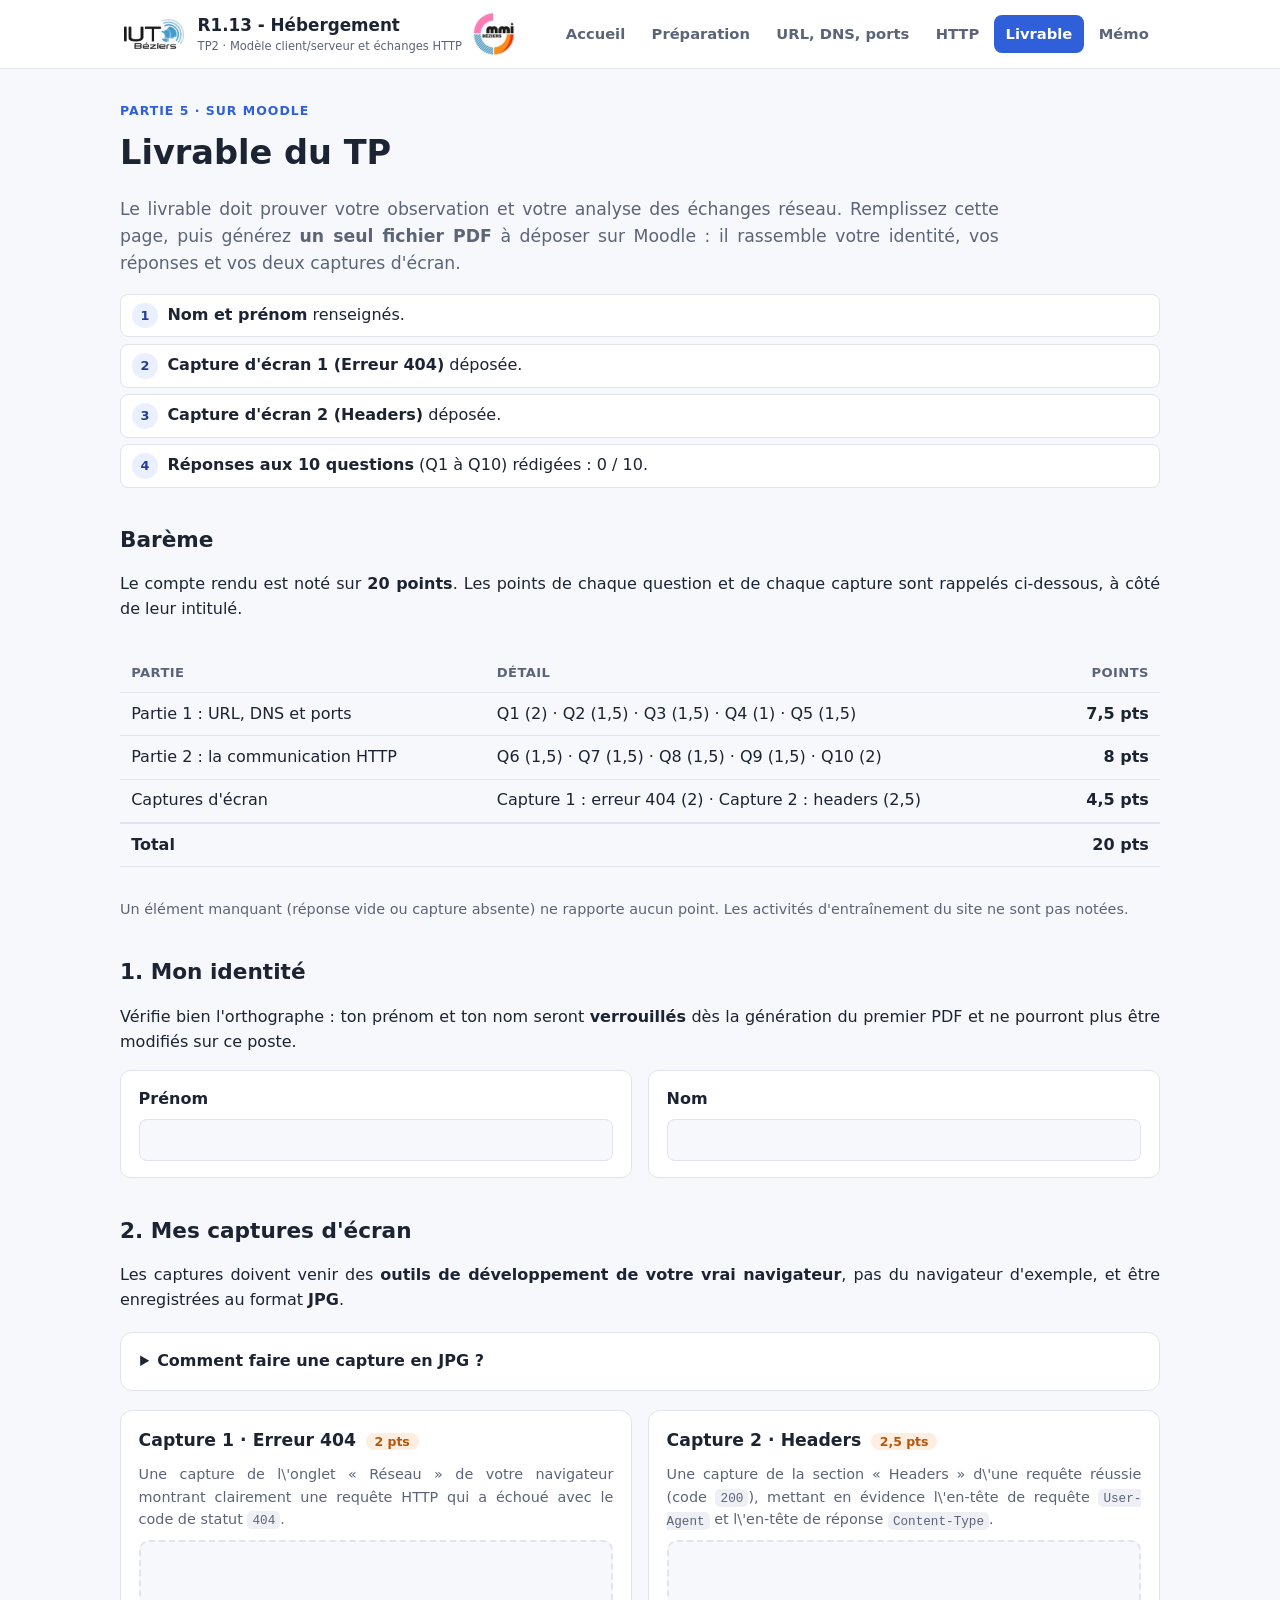
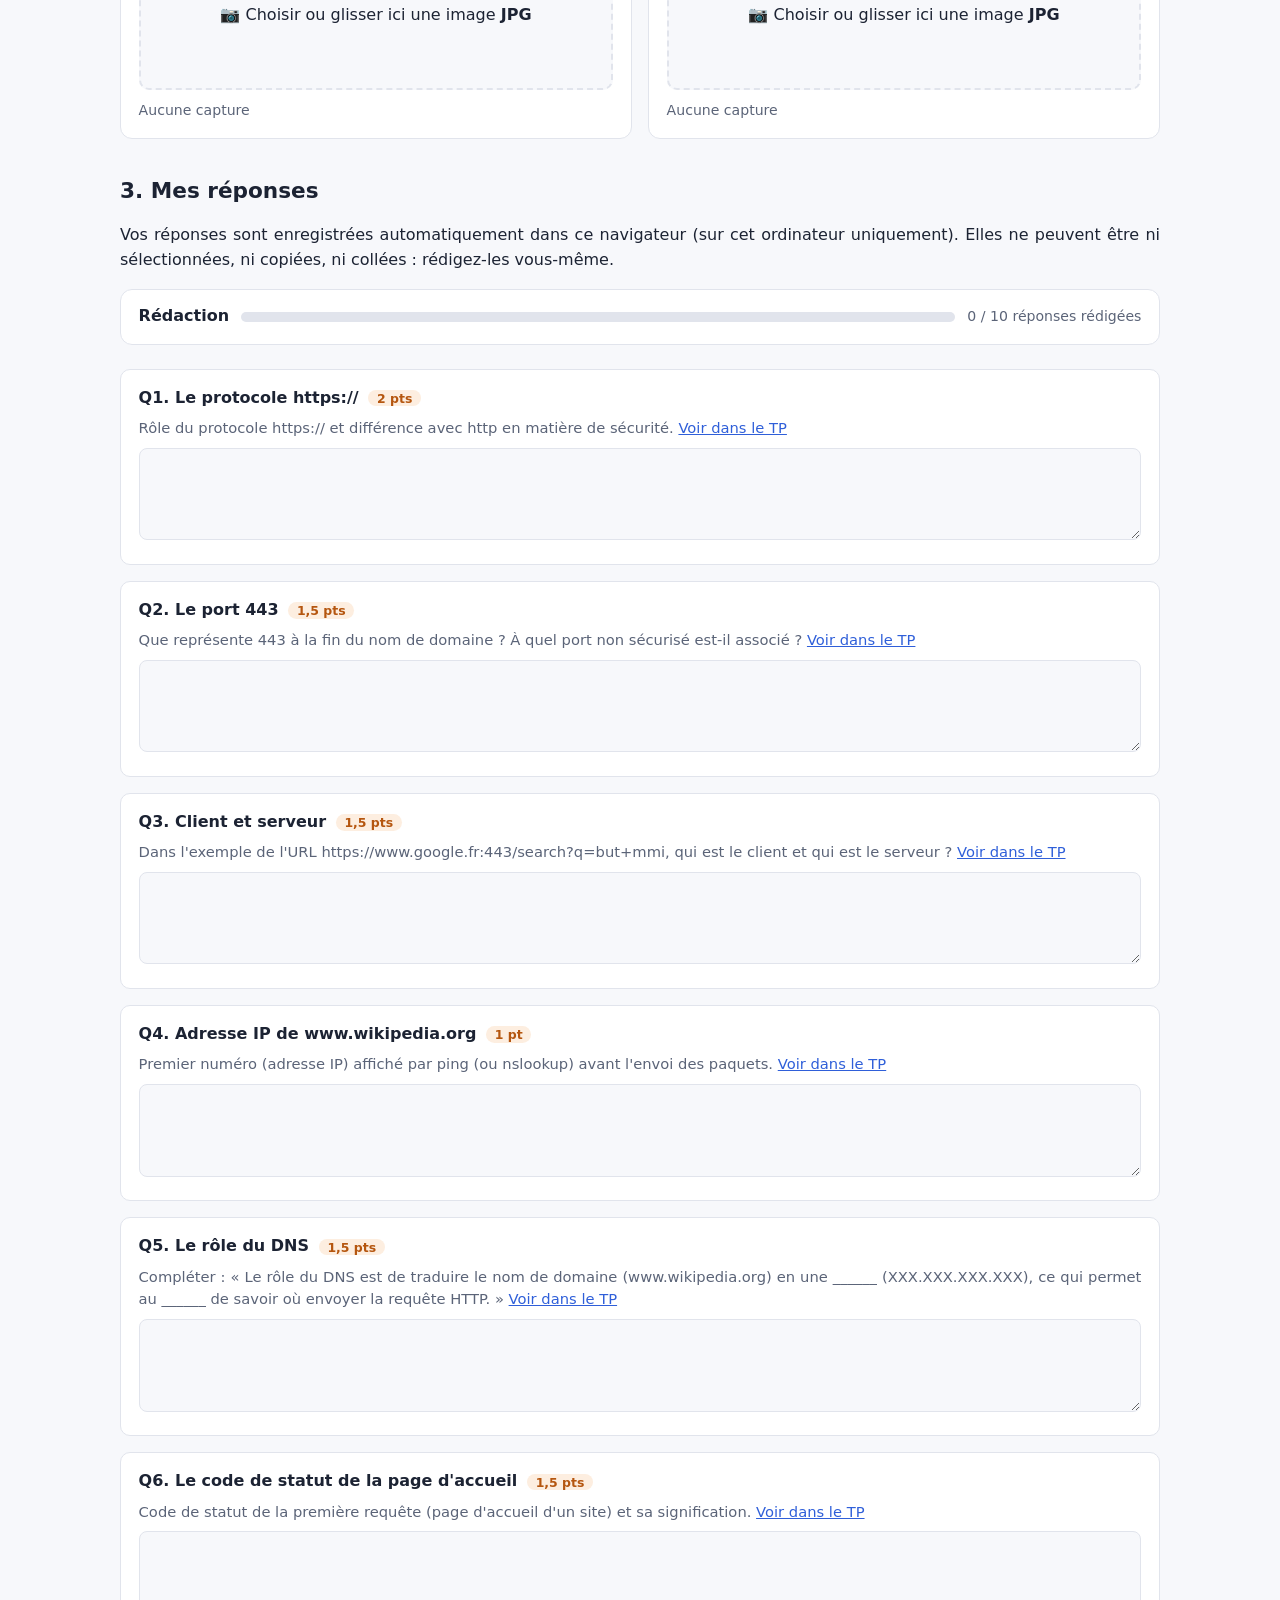
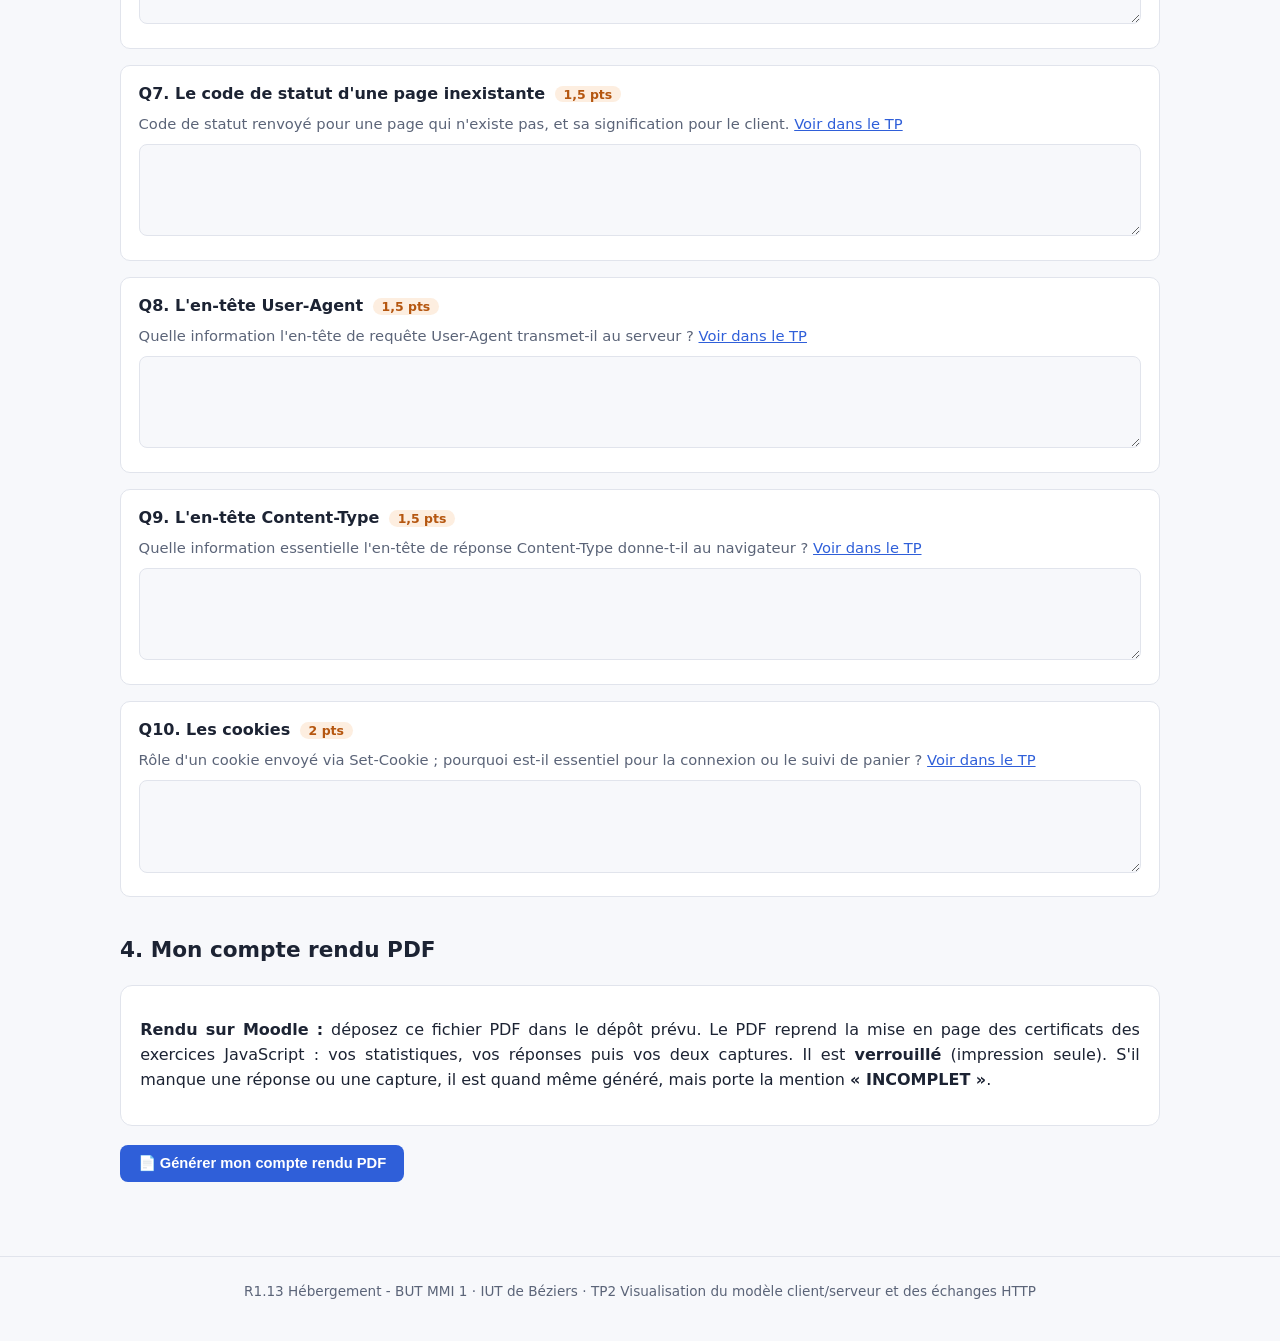
==== commit 155b04c0: "Livrable : affiche le barème Ajoute en haut de la page Livrable un tableau du barème sur 20 (points " ====
--- a/livrable.html
+++ b/livrable.html
@@ -50,6 +50,28 @@
         <li data-etat="capture2"><span><strong>Capture d'écran 2 (Headers)</strong> déposée.</span></li>
         <li data-etat="reponses"><span><strong>Réponses aux 10 questions</strong> (Q1 à Q10) rédigées : <span id="reponses-compteur"></span>.</span></li>
       </ol>
+
+      <h2>Barème</h2>
+      <p>
+        Le compte rendu est noté sur <strong>20 points</strong>. Les points de
+        chaque question et de chaque capture sont rappelés ci-dessous, à côté
+        de leur intitulé.
+      </p>
+      <div class="table-scroll">
+        <table class="bareme">
+          <thead><tr><th>Partie</th><th>Détail</th><th class="pts">Points</th></tr></thead>
+          <tbody>
+            <tr><td>Partie 1 : URL, DNS et ports</td><td>Q1 (2) · Q2 (1,5) · Q3 (1,5) · Q4 (1) · Q5 (1,5)</td><td class="pts">7,5 pts</td></tr>
+            <tr><td>Partie 2 : la communication HTTP</td><td>Q6 (1,5) · Q7 (1,5) · Q8 (1,5) · Q9 (1,5) · Q10 (2)</td><td class="pts">8 pts</td></tr>
+            <tr><td>Captures d'écran</td><td>Capture 1 : erreur 404 (2) · Capture 2 : headers (2,5)</td><td class="pts">4,5 pts</td></tr>
+          </tbody>
+          <tfoot><tr><td colspan="2">Total</td><td class="pts">20 pts</td></tr></tfoot>
+        </table>
+      </div>
+      <p class="hint" style="color: var(--text-muted); font-size: 0.9rem">
+        Un élément manquant (réponse vide ou capture absente) ne rapporte aucun
+        point. Les activités d'entraînement du site ne sont pas notées.
+      </p>
 
       <h2>1. Mon identité</h2>
       <p>
@@ -98,7 +120,7 @@
       </details>
       <div class="grid cols-2">
         <div class="capture" data-capture="capture1">
-          <h3>Capture 1 · Erreur 404</h3>
+          <h3 data-pts="2 pts">Capture 1 · Erreur 404</h3>
           <p class="rappel">Une capture de l\'onglet « Réseau » de votre navigateur montrant clairement une requête HTTP qui a échoué avec le code de statut <code>404</code>.</p>
           <label class="depot">
             <input type="file" accept=".jpg,.jpeg,image/jpeg" />
@@ -111,7 +133,7 @@
           </div>
         </div>
         <div class="capture" data-capture="capture2">
-          <h3>Capture 2 · Headers</h3>
+          <h3 data-pts="2,5 pts">Capture 2 · Headers</h3>
           <p class="rappel">Une capture de la section « Headers » d\'une requête réussie (code <code>200</code>), mettant en évidence l\'en-tête de requête <code>User-Agent</code> et l\'en-tête de réponse <code>Content-Type</code>.</p>
           <label class="depot">
             <input type="file" accept=".jpg,.jpeg,image/jpeg" />
@@ -137,52 +159,52 @@
         <span class="progress-text" id="reponses-progression"></span>
       </div>
         <div class="reponse" id="bloc-q1" data-partie="0">
-          <label for="q1">Q1. Le protocole https://</label>
+          <label for="q1" data-pts="2 pts">Q1. Le protocole https://</label>
           <p class="rappel">Rôle du protocole https:// et différence avec http en matière de sécurité. <a href="partie1.html">Voir dans le TP</a></p>
           <textarea id="q1" rows="3"></textarea>
         </div>
         <div class="reponse" id="bloc-q2" data-partie="0">
-          <label for="q2">Q2. Le port 443</label>
+          <label for="q2" data-pts="1,5 pts">Q2. Le port 443</label>
           <p class="rappel">Que représente 443 à la fin du nom de domaine ? À quel port non sécurisé est-il associé ? <a href="partie1.html">Voir dans le TP</a></p>
           <textarea id="q2" rows="3"></textarea>
         </div>
         <div class="reponse" id="bloc-q3" data-partie="0">
-          <label for="q3">Q3. Client et serveur</label>
+          <label for="q3" data-pts="1,5 pts">Q3. Client et serveur</label>
           <p class="rappel">Dans l'exemple de l'URL https://www.google.fr:443/search?q=but+mmi, qui est le client et qui est le serveur ? <a href="partie1.html">Voir dans le TP</a></p>
           <textarea id="q3" rows="3"></textarea>
         </div>
         <div class="reponse" id="bloc-q4" data-partie="0">
-          <label for="q4">Q4. Adresse IP de www.wikipedia.org</label>
+          <label for="q4" data-pts="1 pt">Q4. Adresse IP de www.wikipedia.org</label>
           <p class="rappel">Premier numéro (adresse IP) affiché par ping (ou nslookup) avant l'envoi des paquets. <a href="partie1.html">Voir dans le TP</a></p>
           <textarea id="q4" rows="3"></textarea>
         </div>
         <div class="reponse" id="bloc-q5" data-partie="0">
-          <label for="q5">Q5. Le rôle du DNS</label>
+          <label for="q5" data-pts="1,5 pts">Q5. Le rôle du DNS</label>
           <p class="rappel">Compléter : « Le rôle du DNS est de traduire le nom de domaine (www.wikipedia.org) en une ______ (XXX.XXX.XXX.XXX), ce qui permet au ______ de savoir où envoyer la requête HTTP. » <a href="partie1.html">Voir dans le TP</a></p>
           <textarea id="q5" rows="3"></textarea>
         </div>
         <div class="reponse" id="bloc-q6" data-partie="1">
-          <label for="q6">Q6. Le code de statut de la page d'accueil</label>
+          <label for="q6" data-pts="1,5 pts">Q6. Le code de statut de la page d'accueil</label>
           <p class="rappel">Code de statut de la première requête (page d'accueil d'un site) et sa signification. <a href="partie2.html">Voir dans le TP</a></p>
           <textarea id="q6" rows="3"></textarea>
         </div>
         <div class="reponse" id="bloc-q7" data-partie="1">
-          <label for="q7">Q7. Le code de statut d'une page inexistante</label>
+          <label for="q7" data-pts="1,5 pts">Q7. Le code de statut d'une page inexistante</label>
           <p class="rappel">Code de statut renvoyé pour une page qui n'existe pas, et sa signification pour le client. <a href="partie2.html">Voir dans le TP</a></p>
           <textarea id="q7" rows="3"></textarea>
         </div>
         <div class="reponse" id="bloc-q8" data-partie="1">
-          <label for="q8">Q8. L'en-tête User-Agent</label>
+          <label for="q8" data-pts="1,5 pts">Q8. L'en-tête User-Agent</label>
           <p class="rappel">Quelle information l'en-tête de requête User-Agent transmet-il au serveur ? <a href="partie2.html">Voir dans le TP</a></p>
           <textarea id="q8" rows="3"></textarea>
         </div>
         <div class="reponse" id="bloc-q9" data-partie="1">
-          <label for="q9">Q9. L'en-tête Content-Type</label>
+          <label for="q9" data-pts="1,5 pts">Q9. L'en-tête Content-Type</label>
           <p class="rappel">Quelle information essentielle l'en-tête de réponse Content-Type donne-t-il au navigateur ? <a href="partie2.html">Voir dans le TP</a></p>
           <textarea id="q9" rows="3"></textarea>
         </div>
         <div class="reponse" id="bloc-q10" data-partie="1">
-          <label for="q10">Q10. Les cookies</label>
+          <label for="q10" data-pts="2 pts">Q10. Les cookies</label>
           <p class="rappel">Rôle d'un cookie envoyé via Set-Cookie ; pourquoi est-il essentiel pour la connexion ou le suivi de panier ? <a href="partie2.html">Voir dans le TP</a></p>
           <textarea id="q10" rows="3"></textarea>
         </div>
--- a/css/style.css
+++ b/css/style.css
@@ -1862,3 +1862,30 @@
   background: var(--primary);
   color: #fff;
 }
+
+/* ---------- Bareme du livrable ---------- */
+
+.bareme td.pts,
+.bareme th.pts {
+  text-align: right;
+  white-space: nowrap;
+  font-weight: 700;
+}
+.bareme tfoot td {
+  font-weight: 700;
+  border-top: 2px solid var(--border);
+}
+/* Points affiches a cote de l'intitule par le CSS seul : ils ne font pas
+   partie du texte repris comme titre de la question dans le PDF. */
+.reponse label[data-pts]::after,
+.capture h3[data-pts]::after {
+  content: attr(data-pts);
+  margin-left: 0.6rem;
+  padding: 0.05rem 0.55rem;
+  border-radius: 999px;
+  background: var(--accent-b-bg);
+  color: var(--accent-b);
+  font-size: 0.78rem;
+  font-weight: 700;
+  white-space: nowrap;
+}
